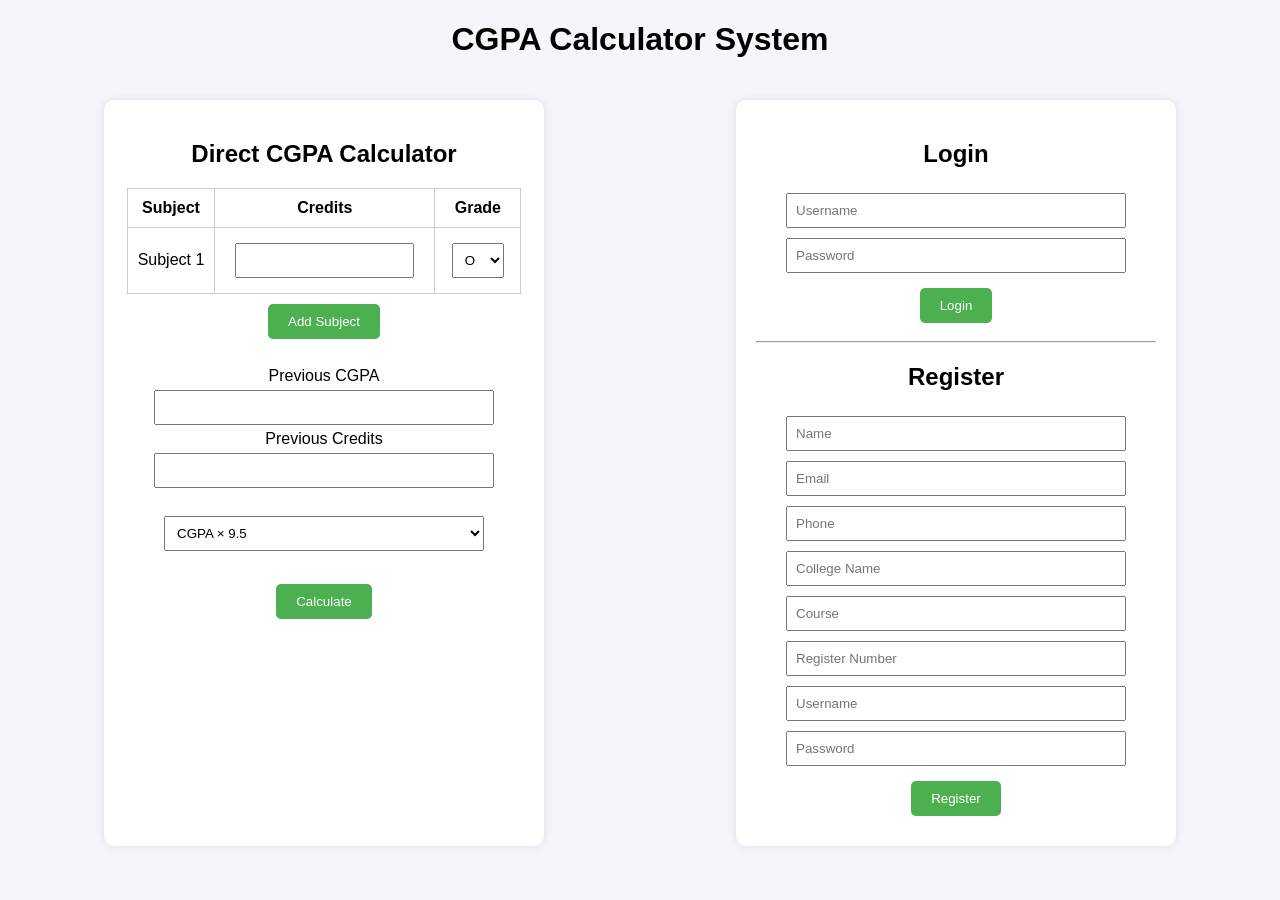
==== frontend/index.html @ 5e69a610 "Added frontend files" ====
<!DOCTYPE html><html>
<head>
<title>CGPA Calculator</title>
<link rel="stylesheet" href="style.css">
</head><body><h1>CGPA Calculator System</h1><div class="container"><div class="calculator"><h2>Direct CGPA Calculator</h2><table id="subjectTable"><tr>
<th>Subject</th>
<th>Credits</th>
<th>Grade</th>
</tr><tr>
<td>Subject 1</td>
<td><input type="number"></td>
<td>
<select>
<option>O</option>
<option>A+</option>
<option>A</option>
<option>B+</option>
<option>B</option>
</select>
</td>
</tr></table><button onclick="addSubject()">Add Subject</button>

<br><br>

Previous CGPA
<input id="prevCgpa" type="number">

Previous Credits
<input id="prevCredits" type="number">

<br><br>

<select id="formula">
<option value="9.5">CGPA × 9.5</option>
<option value="10">CGPA × 10</option>
</select><br><br>

<button onclick="calculateCGPA()">Calculate</button>

<h3 id="result"></h3></div><div class="auth"><h2>Login</h2><input id="loginUsername" placeholder="Username">
<input id="loginPassword" type="password" placeholder="Password"><button onclick="login()">Login</button>

<hr><h2>Register</h2><input id="name" placeholder="Name">
<input id="email" placeholder="Email">
<input id="phone" placeholder="Phone">
<input id="college" placeholder="College Name">
<input id="course" placeholder="Course">
<input id="regno" placeholder="Register Number">
<input id="username" placeholder="Username">
<input id="password" type="password" placeholder="Password"><button onclick="register()">Register</button>

</div></div><script src="script.js"></script></body>
</html>
---- frontend/style.css ----
body{
font-family:Arial;
background:#f4f6fb;
text-align:center;
}

.container{
display:flex;
justify-content:space-around;
flex-wrap:wrap;
}

.calculator,.auth{
background:white;
padding:20px;
margin:20px;
border-radius:10px;
box-shadow:0 0 10px rgba(0,0,0,0.1);
width:400px;
}

table{
margin:auto;
border-collapse:collapse;
}

th,td{
border:1px solid #ccc;
padding:10px;
}

input,select{
padding:8px;
margin:5px;
width:80%;
}

button{
padding:10px 20px;
margin:10px;
background:#4CAF50;
color:white;
border:none;
border-radius:5px;
cursor:pointer;
}
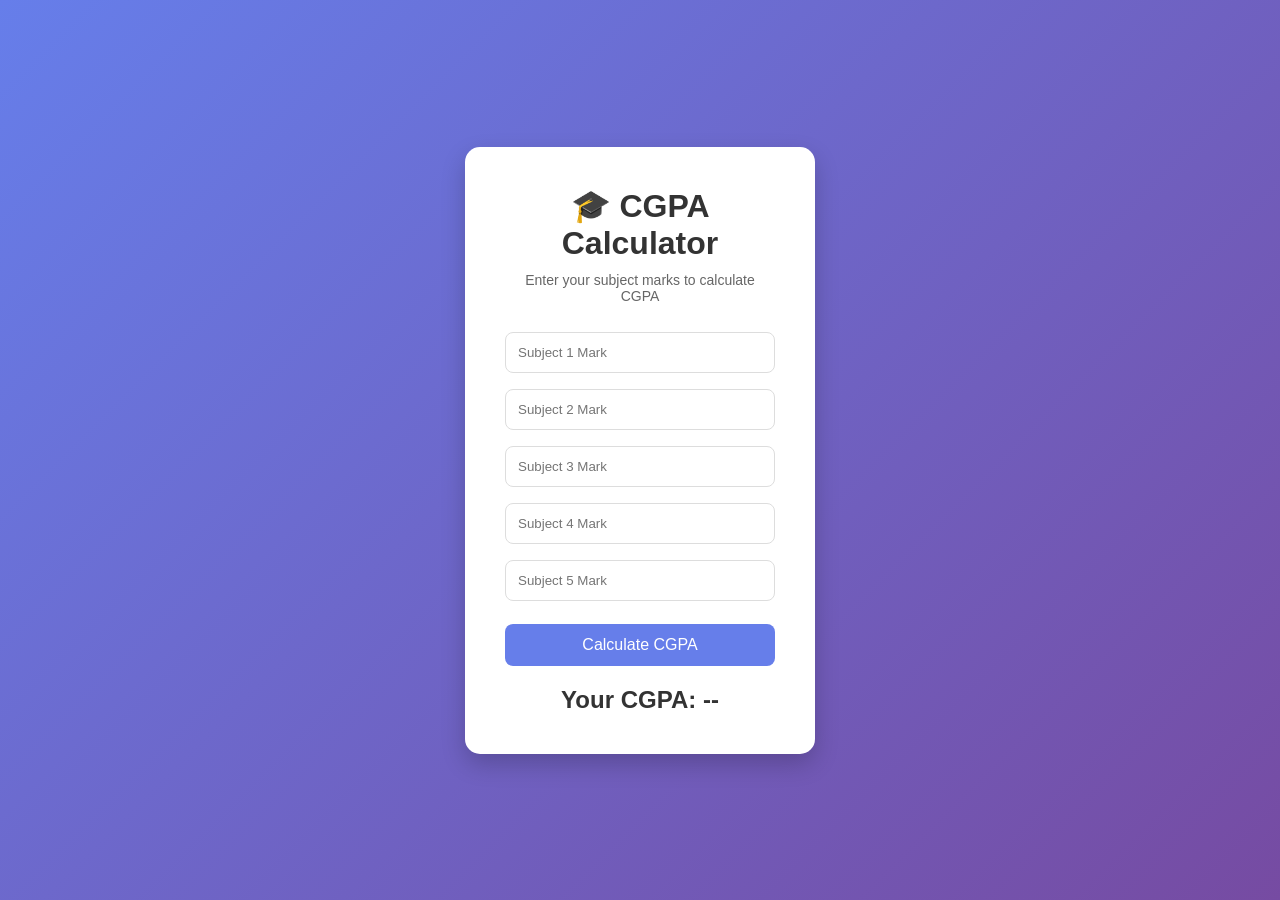
==== commit 0492fafb: "Updated the UI for frontend" ====
--- a/frontend/index.html
+++ b/frontend/index.html
@@ -1,53 +1,39 @@
-<!DOCTYPE html><html>
+<!DOCTYPE html>
+<html lang="en">
 <head>
+<meta charset="UTF-8">
 <title>CGPA Calculator</title>
 <link rel="stylesheet" href="style.css">
-</head><body><h1>CGPA Calculator System</h1><div class="container"><div class="calculator"><h2>Direct CGPA Calculator</h2><table id="subjectTable"><tr>
-<th>Subject</th>
-<th>Credits</th>
-<th>Grade</th>
-</tr><tr>
-<td>Subject 1</td>
-<td><input type="number"></td>
-<td>
-<select>
-<option>O</option>
-<option>A+</option>
-<option>A</option>
-<option>B+</option>
-<option>B</option>
-</select>
-</td>
-</tr></table><button onclick="addSubject()">Add Subject</button>
+</head>
 
-<br><br>
+<body>
 
-Previous CGPA
-<input id="prevCgpa" type="number">
+<div class="main-container">
 
-Previous Credits
-<input id="prevCredits" type="number">
+<div class="card">
 
-<br><br>
+<h1>🎓 CGPA Calculator</h1>
+<p class="subtitle">Enter your subject marks to calculate CGPA</p>
 
-<select id="formula">
-<option value="9.5">CGPA × 9.5</option>
-<option value="10">CGPA × 10</option>
-</select><br><br>
+<div class="inputs">
 
-<button onclick="calculateCGPA()">Calculate</button>
+<input type="number" id="m1" placeholder="Subject 1 Mark">
+<input type="number" id="m2" placeholder="Subject 2 Mark">
+<input type="number" id="m3" placeholder="Subject 3 Mark">
+<input type="number" id="m4" placeholder="Subject 4 Mark">
+<input type="number" id="m5" placeholder="Subject 5 Mark">
 
-<h3 id="result"></h3></div><div class="auth"><h2>Login</h2><input id="loginUsername" placeholder="Username">
-<input id="loginPassword" type="password" placeholder="Password"><button onclick="login()">Login</button>
+</div>
 
-<hr><h2>Register</h2><input id="name" placeholder="Name">
-<input id="email" placeholder="Email">
-<input id="phone" placeholder="Phone">
-<input id="college" placeholder="College Name">
-<input id="course" placeholder="Course">
-<input id="regno" placeholder="Register Number">
-<input id="username" placeholder="Username">
-<input id="password" type="password" placeholder="Password"><button onclick="register()">Register</button>
+<button onclick="calculateCGPA()">Calculate CGPA</button>
 
-</div></div><script src="script.js"></script></body>
+<h2 id="result">Your CGPA: --</h2>
+
+</div>
+
+</div>
+
+<script src="script.js"></script>
+
+</body>
 </html>
--- a/frontend/style.css
+++ b/frontend/style.css
@@ -1,46 +1,109 @@
-body{
-font-family:Arial;
-background:#f4f6fb;
-text-align:center;
+*{
+margin:0;
+padding:0;
+box-sizing:border-box;
+font-family:Arial, Helvetica, sans-serif;
 }
 
-.container{
+body{
+height:100vh;
+background:linear-gradient(135deg,#667eea,#764ba2);
 display:flex;
-justify-content:space-around;
-flex-wrap:wrap;
+justify-content:center;
+align-items:center;
 }
 
-.calculator,.auth{
-background:white;
-padding:20px;
-margin:20px;
-border-radius:10px;
-box-shadow:0 0 10px rgba(0,0,0,0.1);
-width:400px;
+.main-container{
+width:100%;
+display:flex;
+justify-content:center;
+align-items:center;
 }
 
-table{
-margin:auto;
-border-collapse:collapse;
+.card{
+
+background:white;
+padding:40px;
+border-radius:15px;
+width:350px;
+text-align:center;
+
+box-shadow:0 10px 25px rgba(0,0,0,0.2);
+
+animation:fadeIn 1s ease;
 }
 
-th,td{
-border:1px solid #ccc;
-padding:10px;
+h1{
+margin-bottom:10px;
+color:#333;
 }
 
-input,select{
-padding:8px;
-margin:5px;
-width:80%;
+.subtitle{
+font-size:14px;
+color:#666;
+margin-bottom:20px;
+}
+
+.inputs input{
+
+width:100%;
+padding:12px;
+margin:8px 0;
+
+border-radius:8px;
+border:1px solid #ddd;
+
+transition:0.3s;
+
+}
+
+.inputs input:focus{
+
+border-color:#667eea;
+outline:none;
+box-shadow:0 0 5px rgba(102,126,234,0.5);
+
 }
 
 button{
-padding:10px 20px;
-margin:10px;
-background:#4CAF50;
+
+margin-top:15px;
+width:100%;
+padding:12px;
+
+border:none;
+border-radius:8px;
+
+background:#667eea;
 color:white;
-border:none;
-border-radius:5px;
+
+font-size:16px;
 cursor:pointer;
+
+transition:0.3s;
+
+}
+
+button:hover{
+background:#5563d1;
+transform:scale(1.03);
+}
+
+#result{
+margin-top:20px;
+color:#333;
+}
+
+@keyframes fadeIn{
+
+from{
+opacity:0;
+transform:translateY(20px);
+}
+
+to{
+opacity:1;
+transform:translateY(0);
+}
+
 }
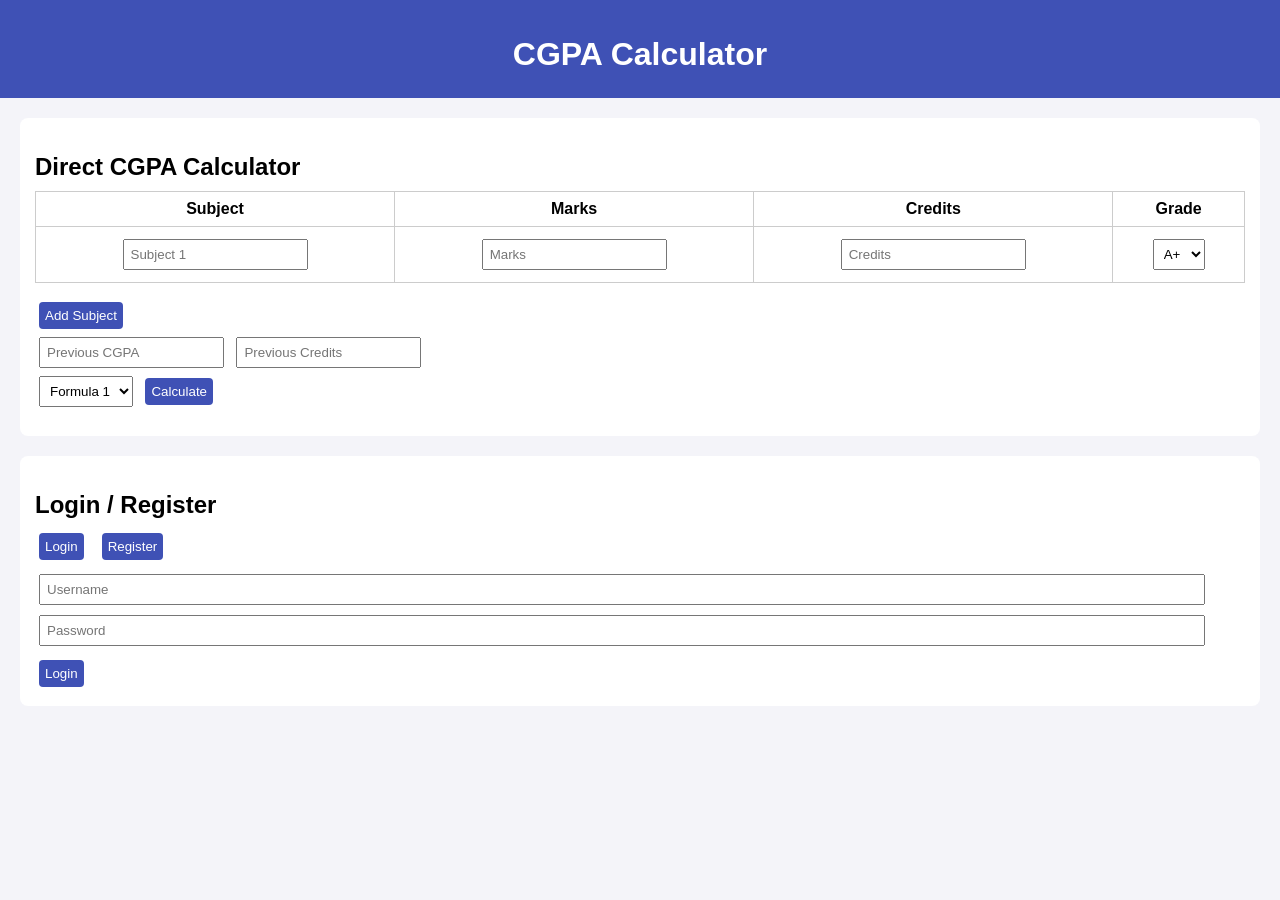
==== commit 85b3c863: "Frontend Final" ====
--- a/frontend/index.html
+++ b/frontend/index.html
@@ -1,39 +1,88 @@
 <!DOCTYPE html>
 <html lang="en">
 <head>
-<meta charset="UTF-8">
-<title>CGPA Calculator</title>
-<link rel="stylesheet" href="style.css">
+    <meta charset="UTF-8">
+    <meta name="viewport" content="width=device-width, initial-scale=1.0">
+    <title>CGPA Calculator</title>
+    <link rel="stylesheet" href="style.css">
 </head>
+<body>
+    <header>
+        <h1>CGPA Calculator</h1>
+    </header>
 
-<body>
+    <main>
+        <!-- Direct CGPA Calculator -->
+        <section class="calculator-section">
+            <h2>Direct CGPA Calculator</h2>
+            <table id="subject-table">
+                <thead>
+                    <tr>
+                        <th>Subject</th>
+                        <th>Marks</th>
+                        <th>Credits</th>
+                        <th>Grade</th>
+                    </tr>
+                </thead>
+                <tbody id="subject-tbody">
+                    <tr>
+                        <td><input type="text" placeholder="Subject 1"></td>
+                        <td><input type="number" placeholder="Marks"></td>
+                        <td><input type="number" placeholder="Credits"></td>
+                        <td>
+                            <select>
+                                <option value="10">A+</option>
+                                <option value="9">A</option>
+                                <option value="8">B+</option>
+                                <option value="7">B</option>
+                                <option value="6">C+</option>
+                                <option value="5">C</option>
+                                <option value="4">D</option>
+                                <option value="0">F</option>
+                            </select>
+                        </td>
+                    </tr>
+                </tbody>
+            </table>
+            <button id="add-subject">Add Subject</button>
+            <div class="previous-info">
+                <input type="number" id="prev-cgpa" placeholder="Previous CGPA">
+                <input type="number" id="prev-credits" placeholder="Previous Credits">
+            </div>
+            <select id="percentage-formula">
+                <option value="formula1">Formula 1</option>
+                <option value="formula2">Formula 2</option>
+            </select>
+            <button id="calculate-btn">Calculate</button>
+            <div id="result-display"></div>
+        </section>
 
-<div class="main-container">
+        <!-- Login/Register Section -->
+        <section class="auth-section">
+            <h2>Login / Register</h2>
+            <div class="toggle-buttons">
+                <button id="show-login">Login</button>
+                <button id="show-register">Register</button>
+            </div>
+            <form id="login-form">
+                <input type="text" placeholder="Username" required>
+                <input type="password" placeholder="Password" required>
+                <button type="submit">Login</button>
+            </form>
+            <form id="register-form" style="display:none;">
+                <input type="text" placeholder="Full Name" required>
+                <input type="email" placeholder="Email" required>
+                <input type="tel" placeholder="Phone" required>
+                <input type="text" placeholder="College Name" required>
+                <input type="text" placeholder="Course Name" required>
+                <input type="text" placeholder="Register Number" required>
+                <input type="text" placeholder="Username" required>
+                <input type="password" placeholder="Password" required>
+                <button type="submit">Register</button>
+            </form>
+        </section>
+    </main>
 
-<div class="card">
-
-<h1>🎓 CGPA Calculator</h1>
-<p class="subtitle">Enter your subject marks to calculate CGPA</p>
-
-<div class="inputs">
-
-<input type="number" id="m1" placeholder="Subject 1 Mark">
-<input type="number" id="m2" placeholder="Subject 2 Mark">
-<input type="number" id="m3" placeholder="Subject 3 Mark">
-<input type="number" id="m4" placeholder="Subject 4 Mark">
-<input type="number" id="m5" placeholder="Subject 5 Mark">
-
-</div>
-
-<button onclick="calculateCGPA()">Calculate CGPA</button>
-
-<h2 id="result">Your CGPA: --</h2>
-
-</div>
-
-</div>
-
-<script src="script.js"></script>
-
+    <script src="script.js"></script>
 </body>
 </html>
--- a/frontend/style.css
+++ b/frontend/style.css
@@ -1,109 +1,74 @@
-*{
-margin:0;
-padding:0;
-box-sizing:border-box;
-font-family:Arial, Helvetica, sans-serif;
+body {
+    font-family: Arial, sans-serif;
+    margin:0;
+    padding:0;
+    background: #f4f4f9;
 }
 
-body{
-height:100vh;
-background:linear-gradient(135deg,#667eea,#764ba2);
-display:flex;
-justify-content:center;
-align-items:center;
+header {
+    background: #3f51b5;
+    color: white;
+    padding: 15px 0;
+    text-align: center;
 }
 
-.main-container{
-width:100%;
-display:flex;
-justify-content:center;
-align-items:center;
+main {
+    padding: 20px;
 }
 
-.card{
-
-background:white;
-padding:40px;
-border-radius:15px;
-width:350px;
-text-align:center;
-
-box-shadow:0 10px 25px rgba(0,0,0,0.2);
-
-animation:fadeIn 1s ease;
+h1, h2 {
+    margin-bottom: 10px;
 }
 
-h1{
-margin-bottom:10px;
-color:#333;
+table {
+    width: 100%;
+    border-collapse: collapse;
+    margin-bottom: 15px;
 }
 
-.subtitle{
-font-size:14px;
-color:#666;
-margin-bottom:20px;
+th, td {
+    border: 1px solid #ccc;
+    padding: 8px;
+    text-align: center;
 }
 
-.inputs input{
-
-width:100%;
-padding:12px;
-margin:8px 0;
-
-border-radius:8px;
-border:1px solid #ddd;
-
-transition:0.3s;
-
+input, select, button {
+    padding: 6px;
+    margin: 4px;
 }
 
-.inputs input:focus{
-
-border-color:#667eea;
-outline:none;
-box-shadow:0 0 5px rgba(102,126,234,0.5);
-
+button {
+    cursor: pointer;
+    background: #3f51b5;
+    color: white;
+    border: none;
+    border-radius: 4px;
 }
 
-button{
-
-margin-top:15px;
-width:100%;
-padding:12px;
-
-border:none;
-border-radius:8px;
-
-background:#667eea;
-color:white;
-
-font-size:16px;
-cursor:pointer;
-
-transition:0.3s;
-
+button:hover {
+    background: #2c387e;
 }
 
-button:hover{
-background:#5563d1;
-transform:scale(1.03);
+section {
+    background: white;
+    padding: 15px;
+    margin-bottom: 20px;
+    border-radius: 8px;
 }
 
-#result{
-margin-top:20px;
-color:#333;
+.auth-section input, .auth-section select {
+    display: block;
+    width: 95%;
+    margin-bottom: 10px;
 }
 
-@keyframes fadeIn{
-
-from{
-opacity:0;
-transform:translateY(20px);
+.toggle-buttons {
+    display: flex;
+    gap: 10px;
+    margin-bottom: 10px;
 }
 
-to{
-opacity:1;
-transform:translateY(0);
-}
-
+#result-display {
+    margin-top: 10px;
+    font-weight: bold;
 }
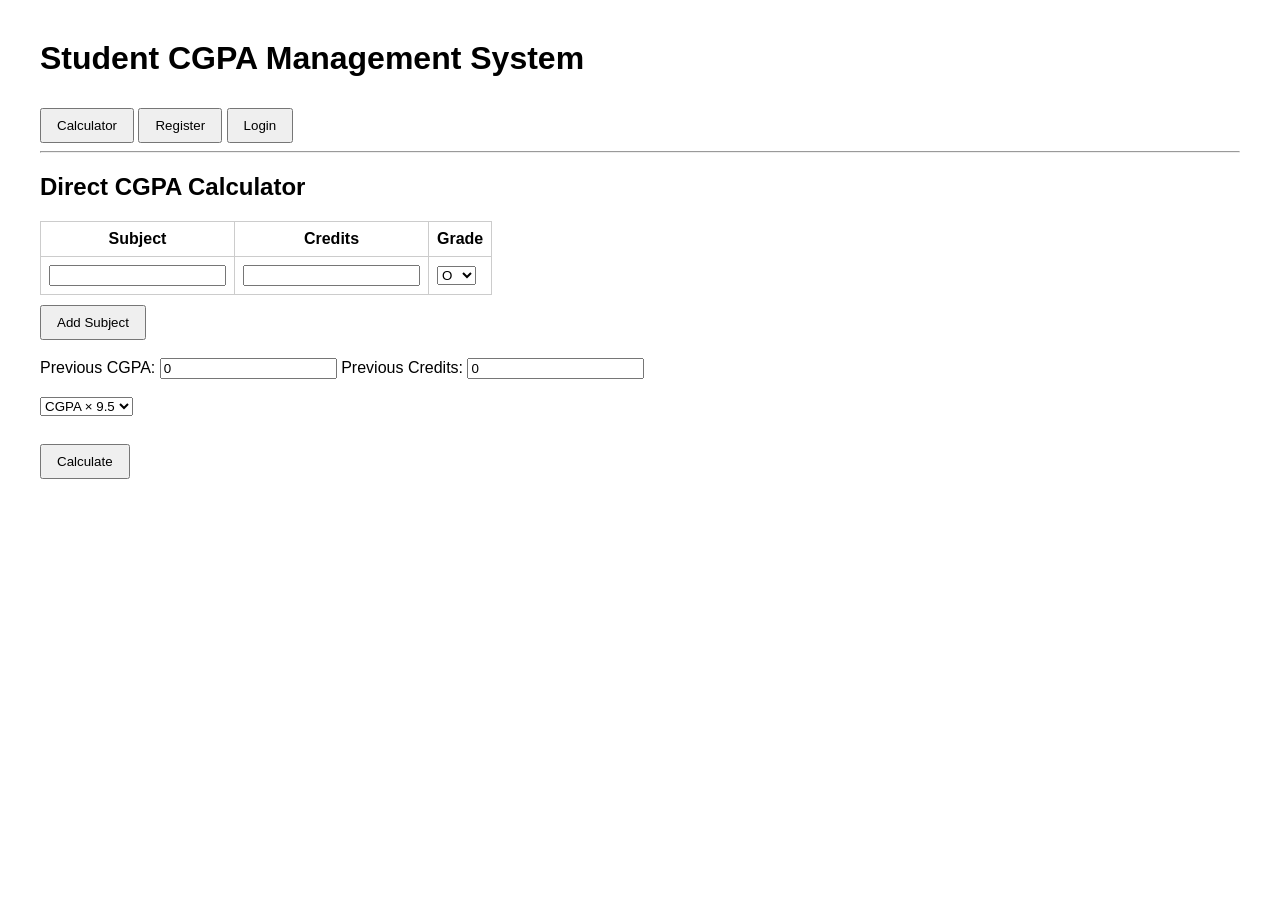
==== commit c1e873e9: "front end backend linked" ====
--- a/frontend/index.html
+++ b/frontend/index.html
@@ -1,88 +1,110 @@
 <!DOCTYPE html>
-<html lang="en">
+<html>
 <head>
-    <meta charset="UTF-8">
-    <meta name="viewport" content="width=device-width, initial-scale=1.0">
-    <title>CGPA Calculator</title>
-    <link rel="stylesheet" href="style.css">
+<title>CGPA System</title>
+<link rel="stylesheet" href="style.css">
 </head>
+
 <body>
-    <header>
-        <h1>CGPA Calculator</h1>
-    </header>
 
-    <main>
-        <!-- Direct CGPA Calculator -->
-        <section class="calculator-section">
-            <h2>Direct CGPA Calculator</h2>
-            <table id="subject-table">
-                <thead>
-                    <tr>
-                        <th>Subject</th>
-                        <th>Marks</th>
-                        <th>Credits</th>
-                        <th>Grade</th>
-                    </tr>
-                </thead>
-                <tbody id="subject-tbody">
-                    <tr>
-                        <td><input type="text" placeholder="Subject 1"></td>
-                        <td><input type="number" placeholder="Marks"></td>
-                        <td><input type="number" placeholder="Credits"></td>
-                        <td>
-                            <select>
-                                <option value="10">A+</option>
-                                <option value="9">A</option>
-                                <option value="8">B+</option>
-                                <option value="7">B</option>
-                                <option value="6">C+</option>
-                                <option value="5">C</option>
-                                <option value="4">D</option>
-                                <option value="0">F</option>
-                            </select>
-                        </td>
-                    </tr>
-                </tbody>
-            </table>
-            <button id="add-subject">Add Subject</button>
-            <div class="previous-info">
-                <input type="number" id="prev-cgpa" placeholder="Previous CGPA">
-                <input type="number" id="prev-credits" placeholder="Previous Credits">
-            </div>
-            <select id="percentage-formula">
-                <option value="formula1">Formula 1</option>
-                <option value="formula2">Formula 2</option>
-            </select>
-            <button id="calculate-btn">Calculate</button>
-            <div id="result-display"></div>
-        </section>
+<h1>Student CGPA Management System</h1>
 
-        <!-- Login/Register Section -->
-        <section class="auth-section">
-            <h2>Login / Register</h2>
-            <div class="toggle-buttons">
-                <button id="show-login">Login</button>
-                <button id="show-register">Register</button>
-            </div>
-            <form id="login-form">
-                <input type="text" placeholder="Username" required>
-                <input type="password" placeholder="Password" required>
-                <button type="submit">Login</button>
-            </form>
-            <form id="register-form" style="display:none;">
-                <input type="text" placeholder="Full Name" required>
-                <input type="email" placeholder="Email" required>
-                <input type="tel" placeholder="Phone" required>
-                <input type="text" placeholder="College Name" required>
-                <input type="text" placeholder="Course Name" required>
-                <input type="text" placeholder="Register Number" required>
-                <input type="text" placeholder="Username" required>
-                <input type="password" placeholder="Password" required>
-                <button type="submit">Register</button>
-            </form>
-        </section>
-    </main>
+<button onclick="showCalculator()">Calculator</button>
+<button onclick="showRegister()">Register</button>
+<button onclick="showLogin()">Login</button>
 
-    <script src="script.js"></script>
+<hr>
+
+<!-- CGPA CALCULATOR -->
+<div id="calculatorSection">
+
+<h2>Direct CGPA Calculator</h2>
+
+<table id="subjectTable">
+<tr>
+<th>Subject</th>
+<th>Credits</th>
+<th>Grade</th>
+</tr>
+
+<tr>
+<td><input type="text"></td>
+<td><input type="number"></td>
+<td>
+<select>
+<option>O</option>
+<option>A+</option>
+<option>A</option>
+<option>B+</option>
+<option>B</option>
+<option>C</option>
+</select>
+</td>
+</tr>
+
+</table>
+
+<button onclick="addSubject()">Add Subject</button>
+
+<br><br>
+
+Previous CGPA:
+<input id="prev_cgpa" type="number" value="0">
+
+Previous Credits:
+<input id="prev_credits" type="number" value="0">
+
+<br><br>
+
+<select id="percentage_formula">
+<option value="9.5">CGPA × 9.5</option>
+<option value="10">CGPA × 10</option>
+</select>
+
+<br><br>
+
+<button onclick="calculate()">Calculate</button>
+
+<h3 id="result"></h3>
+
+</div>
+
+<!-- REGISTER -->
+<div id="registerSection" style="display:none">
+
+<h2>Register</h2>
+
+<input id="reg_name" placeholder="Name"><br>
+<input id="reg_email" placeholder="Email"><br>
+<input id="reg_phone" placeholder="Phone"><br>
+<input id="reg_college" placeholder="College"><br>
+<input id="reg_course" placeholder="Course"><br>
+<input id="reg_regno" placeholder="Register Number"><br>
+<input id="reg_username" placeholder="Username"><br>
+<input id="reg_password" type="password" placeholder="Password"><br>
+
+<button onclick="register()">Register</button>
+
+<p id="register_msg"></p>
+
+</div>
+
+<!-- LOGIN -->
+
+<div id="loginSection" style="display:none">
+
+<h2>Login</h2>
+
+<input id="login_username" placeholder="Username"><br>
+<input id="login_password" type="password" placeholder="Password"><br>
+
+<button onclick="login()">Login</button>
+
+<p id="login_msg"></p>
+
+</div>
+
+<script src="script.js"></script>
+
 </body>
 </html>
--- a/frontend/style.css
+++ b/frontend/style.css
@@ -1,74 +1,19 @@
-body {
-    font-family: Arial, sans-serif;
-    margin:0;
-    padding:0;
-    background: #f4f4f9;
+body{
+font-family:Arial;
+margin:40px;
 }
 
-header {
-    background: #3f51b5;
-    color: white;
-    padding: 15px 0;
-    text-align: center;
+table{
+border-collapse:collapse;
+margin-top:10px;
 }
 
-main {
-    padding: 20px;
+td,th{
+border:1px solid #ccc;
+padding:8px;
 }
 
-h1, h2 {
-    margin-bottom: 10px;
-}
-
-table {
-    width: 100%;
-    border-collapse: collapse;
-    margin-bottom: 15px;
-}
-
-th, td {
-    border: 1px solid #ccc;
-    padding: 8px;
-    text-align: center;
-}
-
-input, select, button {
-    padding: 6px;
-    margin: 4px;
-}
-
-button {
-    cursor: pointer;
-    background: #3f51b5;
-    color: white;
-    border: none;
-    border-radius: 4px;
-}
-
-button:hover {
-    background: #2c387e;
-}
-
-section {
-    background: white;
-    padding: 15px;
-    margin-bottom: 20px;
-    border-radius: 8px;
-}
-
-.auth-section input, .auth-section select {
-    display: block;
-    width: 95%;
-    margin-bottom: 10px;
-}
-
-.toggle-buttons {
-    display: flex;
-    gap: 10px;
-    margin-bottom: 10px;
-}
-
-#result-display {
-    margin-top: 10px;
-    font-weight: bold;
+button{
+padding:8px 15px;
+margin-top:10px;
 }
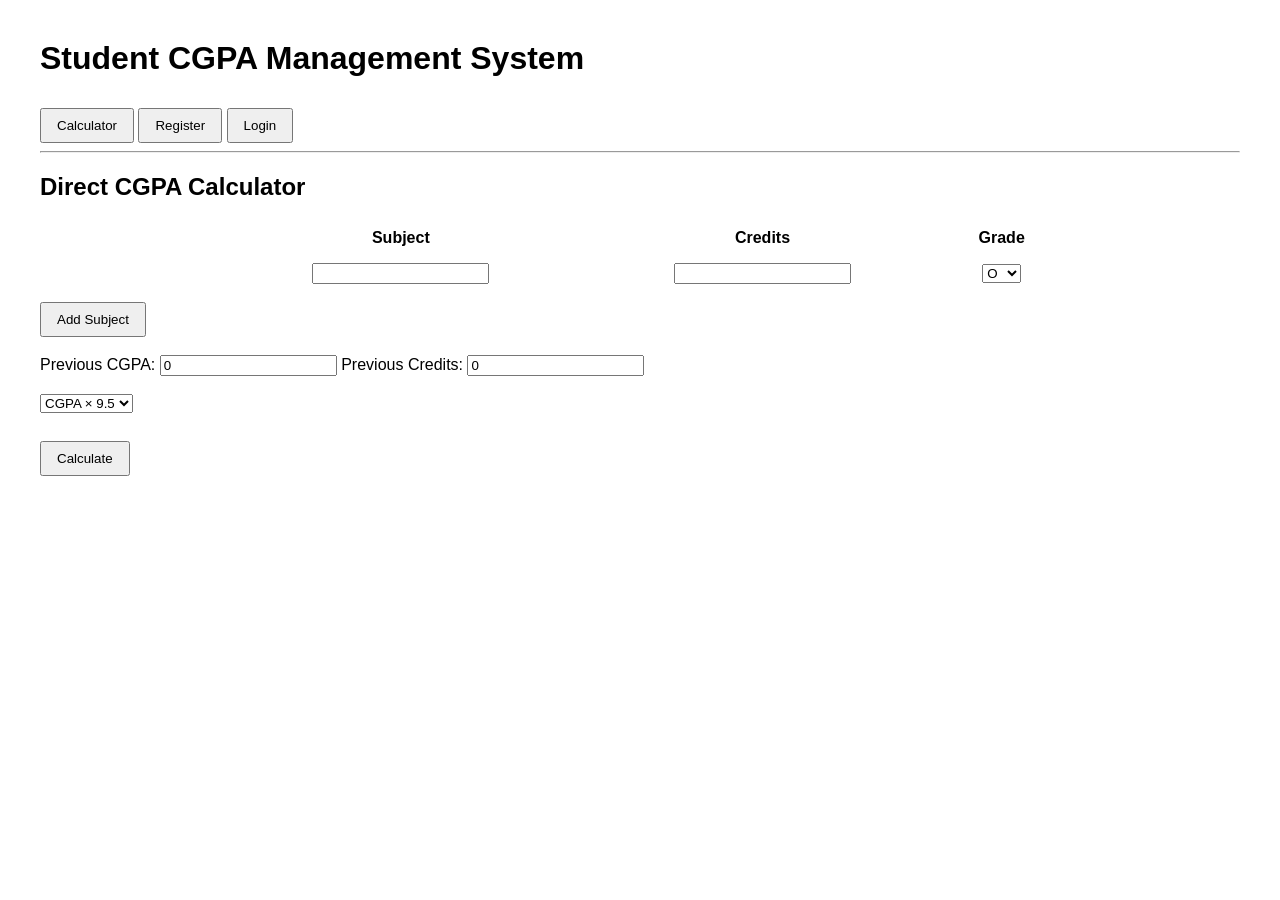
==== commit 8a362002: "frontend linked to backend properly" ====
--- a/frontend/index.html
+++ b/frontend/index.html
@@ -95,8 +95,8 @@
 
 <h2>Login</h2>
 
-<input id="login_username" placeholder="Username"><br>
-<input id="login_password" type="password" placeholder="Password"><br>
+<input id="login_username" placeholder="Username">
+<input id="login_password" type="password" placeholder="Password">
 
 <button onclick="login()">Login</button>
 
--- a/frontend/style.css
+++ b/frontend/style.css
@@ -4,13 +4,14 @@
 }
 
 table{
+width:70%;
+margin:auto;
 border-collapse:collapse;
-margin-top:10px;
 }
 
-td,th{
-border:1px solid #ccc;
+th,td{
 padding:8px;
+text-align:center;
 }
 
 button{
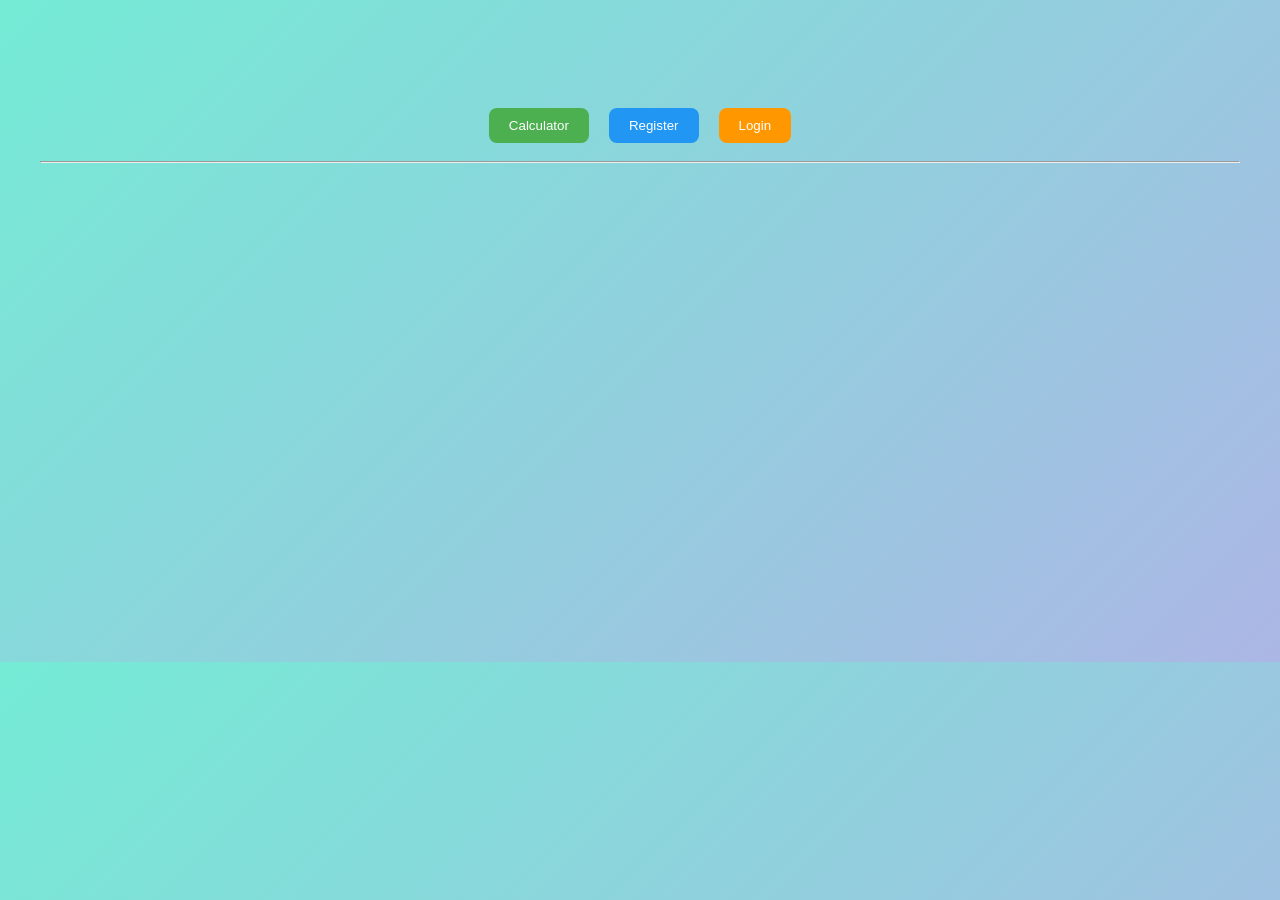
==== commit 6cceb403: "raichel completed the index and dashboard" ====
--- a/frontend/index.html
+++ b/frontend/index.html
@@ -1,34 +1,31 @@
-<!DOCTYPE html>
-<html>
+<!DOCTYPE html><html>
 <head>
 <title>CGPA System</title>
 <link rel="stylesheet" href="style.css">
-</head>
-
-<body>
-
-<h1>Student CGPA Management System</h1>
-
-<button onclick="showCalculator()">Calculator</button>
-<button onclick="showRegister()">Register</button>
-<button onclick="showLogin()">Login</button>
-
-<hr>
-
-<!-- CGPA CALCULATOR -->
-<div id="calculatorSection">
-
-<h2>Direct CGPA Calculator</h2>
-
-<table id="subjectTable">
+</head><body style="font-family:Arial;background:linear-gradient(135deg,#74ebd5,#ACB6E5);text-align:center;"><h1 style="animation:fadeIn 1s;">Student CGPA Management System</h1><!-- MAIN BUTTONS --><button onclick="showCalculator()" style="padding:10px 20px;margin:10px;border:none;border-radius:8px;background:#4CAF50;color:white;cursor:pointer;transition:0.3s;">
+Calculator
+</button><button onclick="showRegister()" style="padding:10px 20px;margin:10px;border:none;border-radius:8px;background:#2196F3;color:white;cursor:pointer;transition:0.3s;">
+Register
+</button><button onclick="showLogin()" style="padding:10px 20px;margin:10px;border:none;border-radius:8px;background:#ff9800;color:white;cursor:pointer;transition:0.3s;">
+Login
+</button><hr><!-- CGPA CALCULATOR --><div id="calculatorSection" style="
+background:white;
+padding:25px;
+border-radius:10px;
+width:60%;
+margin:auto;
+box-shadow:0 10px 25px rgba(0,0,0,0.2);
+animation:slideUp 0.8s;
+"><h2>📊 Direct CGPA Calculator</h2><table id="subjectTable" style="margin:auto;width:100%;">
 <tr>
+<th>S.No</th>
 <th>Subject</th>
 <th>Credits</th>
 <th>Grade</th>
 </tr>
-
 <tr>
-<td><input type="text"></td>
+<td>1</td>
+<td>Subject 1</td>
 <td><input type="number"></td>
 <td>
 <select>
@@ -40,11 +37,28 @@
 <option>C</option>
 </select>
 </td>
-</tr>
-
-</table>
-
-<button onclick="addSubject()">Add Subject</button>
+</tr></table><br><button onclick="addSubjectcalc()" style="
+background:#673ab7;
+color:white;
+border:none;
+padding:8px 15px;
+border-radius:6px;
+cursor:pointer;
+transition:0.3s;
+">
+Add Subject
+</button>
+<button onclick="removeSubject()" style="
+background:#e53935;
+color:white;
+border:none;
+padding:8px 15px;
+border-radius:6px;
+cursor:pointer;
+transition:0.3s;
+">
+Remove Subject
+</button>
 
 <br><br>
 
@@ -56,55 +70,112 @@
 
 <br><br>
 
-<select id="percentage_formula">
+<select id="formula">
 <option value="9.5">CGPA × 9.5</option>
 <option value="10">CGPA × 10</option>
-</select>
+</select><br><br>
 
-<br><br>
+<button onclick="dircalculate()" style="
+background:#4CAF50;
+color:white;
+border:none;
+padding:10px 20px;
+border-radius:6px;
+cursor:pointer;
+font-size:16px;
+transition:0.3s;
+">
+Calculate
+</button>
 
-<button onclick="calculate()">Calculate</button>
+<h3 id="result"></h3></div><!-- REGISTER --><div id="registerSection" style="
+display:none;
+background:white;
+padding:25px;
+border-radius:10px;
+width:40%;
+margin:auto;
+box-shadow:0 10px 25px rgba(0,0,0,0.2);
+animation:fadeIn 0.8s;
+"><h2>📝 Register</h2><input id="reg_name" placeholder="Name"><br><br>
+<input id="reg_email" placeholder="Email"><br><br>
+<input id="reg_phone" placeholder="Phone"><br><br>
+<input id="reg_college" placeholder="College"><br><br>
+<input id="reg_course" placeholder="Course"><br><br>
+<input id="reg_regno" placeholder="Register Number"><br><br>
+<input id="reg_username" placeholder="Username"><br><br>
+<input id="reg_password" type="password" placeholder="Password"><br><br>
 
-<h3 id="result"></h3>
+<button onclick="register()" style="
+background:#2196F3;
+color:white;
+border:none;
+padding:10px 20px;
+border-radius:6px;
+cursor:pointer;
+transition:0.3s;
+">
+Register
+</button>
 
-</div>
+<p id="register_msg"></p></div><!-- LOGIN --><div id="loginSection" style="
+display:none;
+background:white;
+padding:25px;
+border-radius:10px;
+width:35%;
+margin:auto;
+box-shadow:0 10px 25px rgba(0,0,0,0.2);
+animation:fadeIn 0.8s;
+"><h2>🔐 Login</h2><input id="login_username" placeholder="Username"><br><br>
+<input id="login_password" type="password" placeholder="Password"><br><br>
 
-<!-- REGISTER -->
-<div id="registerSection" style="display:none">
+<button onclick="login()" style="
+background:#ff9800;
+color:white;
+border:none;
+padding:10px 20px;
+border-radius:6px;
+cursor:pointer;
+transition:0.3s;
+">
+Login
+</button>
 
-<h2>Register</h2>
+<p id="login_msg"></p></div><!-- SIMPLE ANIMATIONS --><style>
 
-<input id="reg_name" placeholder="Name"><br>
-<input id="reg_email" placeholder="Email"><br>
-<input id="reg_phone" placeholder="Phone"><br>
-<input id="reg_college" placeholder="College"><br>
-<input id="reg_course" placeholder="Course"><br>
-<input id="reg_regno" placeholder="Register Number"><br>
-<input id="reg_username" placeholder="Username"><br>
-<input id="reg_password" type="password" placeholder="Password"><br>
+@keyframes fadeIn{
+from{
+opacity:0;
+transform:translateY(20px);
+}
+to{
+opacity:1;
+transform:translateY(0);
+}
+}
 
-<button onclick="register()">Register</button>
+@keyframes slideUp{
+from{
+opacity:0;
+transform:translateY(40px);
+}
+to{
+opacity:1;
+transform:translateY(0);
+}
+}
 
-<p id="register_msg"></p>
+button:hover{
+transform:scale(1.05);
+box-shadow:0 5px 15px rgba(0,0,0,0.2);
+}
 
-</div>
+input,select{
+padding:8px;
+border-radius:5px;
+border:1px solid #ccc;
+}
 
-<!-- LOGIN -->
-
-<div id="loginSection" style="display:none">
-
-<h2>Login</h2>
-
-<input id="login_username" placeholder="Username">
-<input id="login_password" type="password" placeholder="Password">
-
-<button onclick="login()">Login</button>
-
-<p id="login_msg"></p>
-
-</div>
-
-<script src="script.js"></script>
-
-</body>
+</style><script src="script.js"></script></body>
 </html>
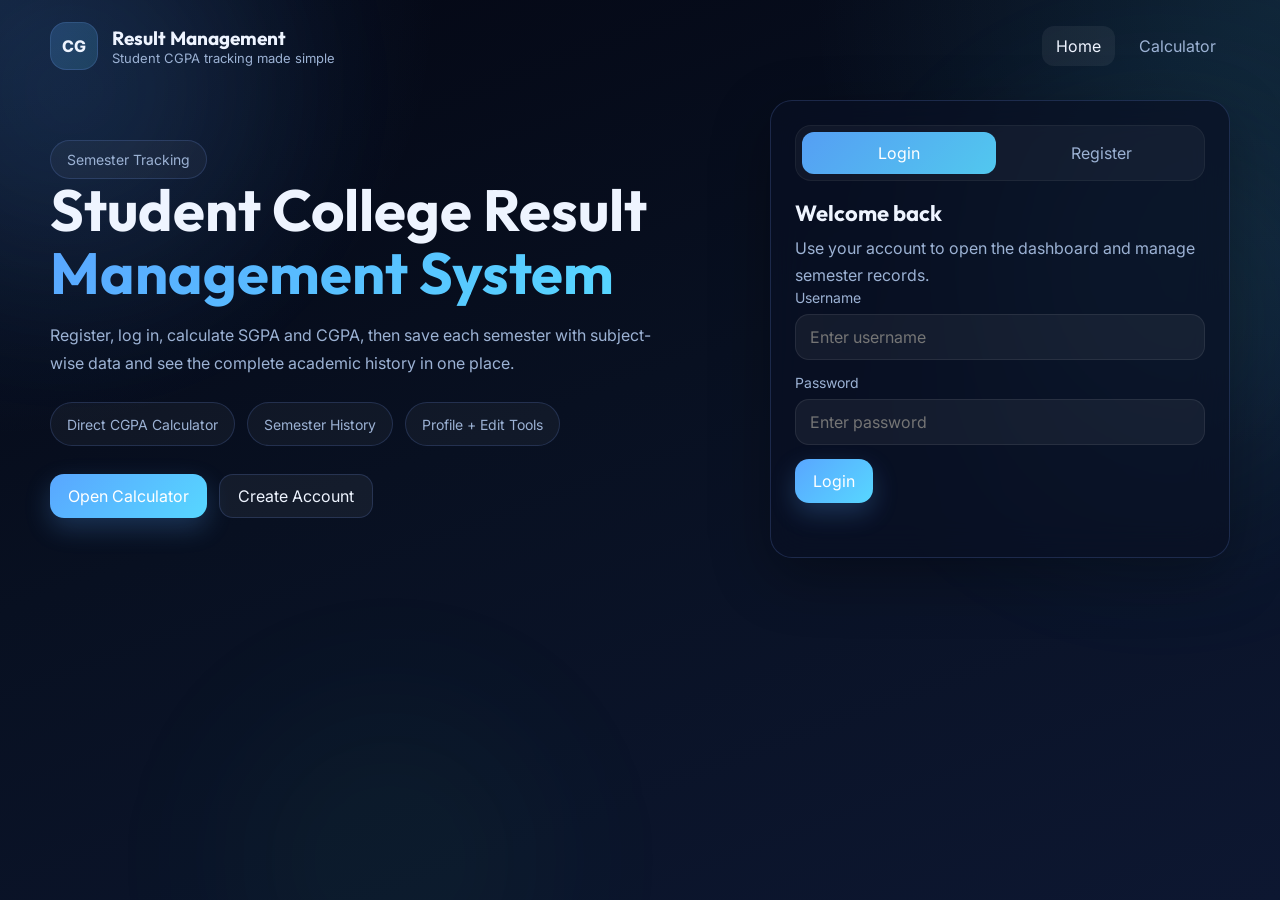
==== commit ffa3c847: "refied using codex" ====
--- a/frontend/index.html
+++ b/frontend/index.html
@@ -1,181 +1,135 @@
-<!DOCTYPE html><html>
+﻿<!DOCTYPE html>
+<html lang="en">
 <head>
-<title>CGPA System</title>
-<link rel="stylesheet" href="style.css">
-</head><body style="font-family:Arial;background:linear-gradient(135deg,#74ebd5,#ACB6E5);text-align:center;"><h1 style="animation:fadeIn 1s;">Student CGPA Management System</h1><!-- MAIN BUTTONS --><button onclick="showCalculator()" style="padding:10px 20px;margin:10px;border:none;border-radius:8px;background:#4CAF50;color:white;cursor:pointer;transition:0.3s;">
-Calculator
-</button><button onclick="showRegister()" style="padding:10px 20px;margin:10px;border:none;border-radius:8px;background:#2196F3;color:white;cursor:pointer;transition:0.3s;">
-Register
-</button><button onclick="showLogin()" style="padding:10px 20px;margin:10px;border:none;border-radius:8px;background:#ff9800;color:white;cursor:pointer;transition:0.3s;">
-Login
-</button><hr><!-- CGPA CALCULATOR --><div id="calculatorSection" style="
-background:white;
-padding:25px;
-border-radius:10px;
-width:60%;
-margin:auto;
-box-shadow:0 10px 25px rgba(0,0,0,0.2);
-animation:slideUp 0.8s;
-"><h2>📊 Direct CGPA Calculator</h2><table id="subjectTable" style="margin:auto;width:100%;">
-<tr>
-<th>S.No</th>
-<th>Subject</th>
-<th>Credits</th>
-<th>Grade</th>
-</tr>
-<tr>
-<td>1</td>
-<td>Subject 1</td>
-<td><input type="number"></td>
-<td>
-<select>
-<option>O</option>
-<option>A+</option>
-<option>A</option>
-<option>B+</option>
-<option>B</option>
-<option>C</option>
-</select>
-</td>
-</tr></table><br><button onclick="addSubjectcalc()" style="
-background:#673ab7;
-color:white;
-border:none;
-padding:8px 15px;
-border-radius:6px;
-cursor:pointer;
-transition:0.3s;
-">
-Add Subject
-</button>
-<button onclick="removeSubject()" style="
-background:#e53935;
-color:white;
-border:none;
-padding:8px 15px;
-border-radius:6px;
-cursor:pointer;
-transition:0.3s;
-">
-Remove Subject
-</button>
+  <meta charset="UTF-8">
+  <meta name="viewport" content="width=device-width, initial-scale=1.0">
+  <title>Student College Result Management System</title>
+  <link rel="preconnect" href="https://fonts.googleapis.com">
+  <link rel="preconnect" href="https://fonts.gstatic.com" crossorigin>
+  <link href="https://fonts.googleapis.com/css2?family=Inter:wght@300;400;500;600;700;800&family=Outfit:wght@400;500;600;700;800&display=swap" rel="stylesheet">
+  <link rel="stylesheet" href="style.css">
+</head>
+<body>
+  <div class="page-shell">
+    <div class="smoke-bg">
+      <div class="smoke-orb smoke-orb-1"></div>
+      <div class="smoke-orb smoke-orb-2"></div>
+      <div class="smoke-orb smoke-orb-3"></div>
+    </div>
 
-<br><br>
+    <div class="container">
+      <nav class="top-nav">
+        <div class="brand">
+          <div class="brand-badge">CG</div>
+          <div class="brand-copy">
+            <h1>Result Management</h1>
+            <p>Student CGPA tracking made simple</p>
+          </div>
+        </div>
+        <div class="nav-actions">
+          <a class="nav-link active" href="index.html">Home</a>
+          <a class="nav-link" href="calculator.html">Calculator</a>
+        </div>
+      </nav>
 
-Previous CGPA:
-<input id="prev_cgpa" type="number" value="0">
+      <section class="hero-grid">
+        <div>
+          <div class="pill">Semester Tracking</div>
+          <h2 class="hero-title">Student College Result <span>Management System</span></h2>
+          <p class="hero-copy">Register, log in, calculate SGPA and CGPA, then save each semester with subject-wise data and see the complete academic history in one place.</p>
 
-Previous Credits:
-<input id="prev_credits" type="number" value="0">
+          <div class="feature-row">
+            <div class="pill">Direct CGPA Calculator</div>
+            <div class="pill">Semester History</div>
+            <div class="pill">Profile + Edit Tools</div>
+          </div>
 
-<br><br>
+          <div class="hero-actions">
+            <a class="primary-btn" href="calculator.html">Open Calculator</a>
+            <button class="secondary-btn" type="button" id="switchToRegister">Create Account</button>
+          </div>
+        </div>
 
-<select id="formula">
-<option value="9.5">CGPA × 9.5</option>
-<option value="10">CGPA × 10</option>
-</select><br><br>
+        <div class="glass-card auth-card">
+          <div class="tab-bar">
+            <button class="tab-btn active" type="button" id="loginTab">Login</button>
+            <button class="tab-btn" type="button" id="registerTab">Register</button>
+          </div>
 
-<button onclick="dircalculate()" style="
-background:#4CAF50;
-color:white;
-border:none;
-padding:10px 20px;
-border-radius:6px;
-cursor:pointer;
-font-size:16px;
-transition:0.3s;
-">
-Calculate
-</button>
+          <form id="loginForm" class="fade-panel">
+            <h3 class="mini-title">Welcome back</h3>
+            <p class="soft-text">Use your account to open the dashboard and manage semester records.</p>
 
-<h3 id="result"></h3></div><!-- REGISTER --><div id="registerSection" style="
-display:none;
-background:white;
-padding:25px;
-border-radius:10px;
-width:40%;
-margin:auto;
-box-shadow:0 10px 25px rgba(0,0,0,0.2);
-animation:fadeIn 0.8s;
-"><h2>📝 Register</h2><input id="reg_name" placeholder="Name"><br><br>
-<input id="reg_email" placeholder="Email"><br><br>
-<input id="reg_phone" placeholder="Phone"><br><br>
-<input id="reg_college" placeholder="College"><br><br>
-<input id="reg_course" placeholder="Course"><br><br>
-<input id="reg_regno" placeholder="Register Number"><br><br>
-<input id="reg_username" placeholder="Username"><br><br>
-<input id="reg_password" type="password" placeholder="Password"><br><br>
+            <div class="input-wrap">
+              <label for="login_username">Username</label>
+              <input id="login_username" type="text" placeholder="Enter username" required>
+            </div>
+            <div class="input-wrap">
+              <label for="login_password">Password</label>
+              <input id="login_password" type="password" placeholder="Enter password" required>
+            </div>
 
-<button onclick="register()" style="
-background:#2196F3;
-color:white;
-border:none;
-padding:10px 20px;
-border-radius:6px;
-cursor:pointer;
-transition:0.3s;
-">
-Register
-</button>
+            <button class="primary-btn" type="submit">Login</button>
+            <div id="login_msg" class="form-message"></div>
+          </form>
 
-<p id="register_msg"></p></div><!-- LOGIN --><div id="loginSection" style="
-display:none;
-background:white;
-padding:25px;
-border-radius:10px;
-width:35%;
-margin:auto;
-box-shadow:0 10px 25px rgba(0,0,0,0.2);
-animation:fadeIn 0.8s;
-"><h2>🔐 Login</h2><input id="login_username" placeholder="Username"><br><br>
-<input id="login_password" type="password" placeholder="Password"><br><br>
+          <form id="registerForm" class="hidden">
+            <h3 class="mini-title">Create your profile</h3>
+            <p class="soft-text">Your academic details will be used across the dashboard and saved semesters.</p>
 
-<button onclick="login()" style="
-background:#ff9800;
-color:white;
-border:none;
-padding:10px 20px;
-border-radius:6px;
-cursor:pointer;
-transition:0.3s;
-">
-Login
-</button>
+            <div class="field-grid">
+              <div class="input-wrap">
+                <label for="reg_name">Full Name</label>
+                <input id="reg_name" type="text" placeholder="Full name" required>
+              </div>
+              <div class="input-wrap">
+                <label for="reg_email">Email</label>
+                <input id="reg_email" type="email" placeholder="Email address" required>
+              </div>
+            </div>
 
-<p id="login_msg"></p></div><!-- SIMPLE ANIMATIONS --><style>
+            <div class="field-grid">
+              <div class="input-wrap">
+                <label for="reg_phone">Phone</label>
+                <input id="reg_phone" type="text" placeholder="Phone number">
+              </div>
+              <div class="input-wrap">
+                <label for="reg_college">College</label>
+                <input id="reg_college" type="text" placeholder="College name">
+              </div>
+            </div>
 
-@keyframes fadeIn{
-from{
-opacity:0;
-transform:translateY(20px);
-}
-to{
-opacity:1;
-transform:translateY(0);
-}
-}
+            <div class="field-grid">
+              <div class="input-wrap">
+                <label for="reg_course">Course</label>
+                <input id="reg_course" type="text" placeholder="Course name">
+              </div>
+              <div class="input-wrap">
+                <label for="reg_regno">Register Number</label>
+                <input id="reg_regno" type="text" placeholder="Register number" required>
+              </div>
+            </div>
 
-@keyframes slideUp{
-from{
-opacity:0;
-transform:translateY(40px);
-}
-to{
-opacity:1;
-transform:translateY(0);
-}
-}
+            <div class="field-grid">
+              <div class="input-wrap">
+                <label for="reg_username">Username</label>
+                <input id="reg_username" type="text" placeholder="Choose username" required>
+              </div>
+              <div class="input-wrap">
+                <label for="reg_password">Password</label>
+                <input id="reg_password" type="password" placeholder="Create password" required>
+              </div>
+            </div>
 
-button:hover{
-transform:scale(1.05);
-box-shadow:0 5px 15px rgba(0,0,0,0.2);
-}
+            <button class="primary-btn" type="submit">Register</button>
+            <div id="register_msg" class="form-message"></div>
+          </form>
+        </div>
+      </section>
+    </div>
+  </div>
 
-input,select{
-padding:8px;
-border-radius:5px;
-border:1px solid #ccc;
-}
+  <script src="script.js"></script>
+</body>
+</html>
 
-</style><script src="script.js"></script></body>
-</html>
--- a/frontend/style.css
+++ b/frontend/style.css
@@ -1,20 +1,711 @@
-body{
-font-family:Arial;
-margin:40px;
-}
-
-table{
-width:70%;
-margin:auto;
-border-collapse:collapse;
-}
-
-th,td{
-padding:8px;
-text-align:center;
-}
-
-button{
-padding:8px 15px;
-margin-top:10px;
-}+:root {
+  --bg: #050816;
+  --bg-soft: rgba(8, 14, 33, 0.78);
+  --card: rgba(9, 16, 35, 0.72);
+  --card-strong: rgba(12, 21, 46, 0.88);
+  --line: rgba(122, 162, 255, 0.18);
+  --line-strong: rgba(122, 162, 255, 0.34);
+  --text: #eef4ff;
+  --muted: #9cb2d4;
+  --blue: #59a6ff;
+  --cyan: #57d7ff;
+  --green: #47d48c;
+  --orange: #ffb357;
+  --red: #ff7575;
+  --shadow: 0 18px 60px rgba(0, 0, 0, 0.32);
+  --radius: 22px;
+}
+
+* {
+  box-sizing: border-box;
+}
+
+html {
+  scroll-behavior: smooth;
+}
+
+body {
+  margin: 0;
+  min-height: 100vh;
+  font-family: "Inter", sans-serif;
+  color: var(--text);
+  background:
+    radial-gradient(circle at top left, rgba(85, 166, 255, 0.14), transparent 28%),
+    radial-gradient(circle at top right, rgba(87, 215, 255, 0.12), transparent 30%),
+    linear-gradient(160deg, #040714 0%, #081021 45%, #0d1731 100%);
+  overflow-x: hidden;
+}
+
+a {
+  color: inherit;
+  text-decoration: none;
+}
+
+button,
+input,
+select {
+  font: inherit;
+}
+
+button {
+  border: 0;
+  cursor: pointer;
+}
+
+.page-shell {
+  position: relative;
+  min-height: 100vh;
+}
+
+.smoke-bg {
+  position: fixed;
+  inset: 0;
+  overflow: hidden;
+  pointer-events: none;
+}
+
+.smoke-orb {
+  position: absolute;
+  border-radius: 999px;
+  filter: blur(90px);
+  opacity: 0.42;
+  will-change: transform, opacity;
+  transform: translate3d(0, 0, 0);
+}
+
+.smoke-orb-1 {
+  top: -90px;
+  left: -110px;
+  width: 360px;
+  height: 360px;
+  background: rgba(89, 166, 255, 0.28);
+  animation: driftOne 20s ease-in-out infinite alternate;
+}
+
+.smoke-orb-2 {
+  top: 12%;
+  right: -90px;
+  width: 420px;
+  height: 420px;
+  background: rgba(87, 215, 255, 0.2);
+  animation: driftTwo 24s ease-in-out infinite alternate;
+}
+
+.smoke-orb-3 {
+  bottom: -120px;
+  left: 18%;
+  width: 320px;
+  height: 320px;
+  background: rgba(71, 212, 140, 0.12);
+  animation: driftThree 22s ease-in-out infinite alternate;
+}
+
+@keyframes driftOne {
+  from {
+    transform: translate3d(0, 0, 0) scale(1);
+  }
+  to {
+    transform: translate3d(80px, 40px, 0) scale(1.12);
+  }
+}
+
+@keyframes driftTwo {
+  from {
+    transform: translate3d(0, 0, 0) scale(1);
+  }
+  to {
+    transform: translate3d(-75px, 55px, 0) scale(1.08);
+  }
+}
+
+@keyframes driftThree {
+  from {
+    transform: translate3d(0, 0, 0) scale(1);
+  }
+  to {
+    transform: translate3d(45px, -65px, 0) scale(1.14);
+  }
+}
+
+.container {
+  position: relative;
+  z-index: 1;
+  width: min(1180px, calc(100% - 32px));
+  margin: 0 auto;
+}
+
+.glass-card {
+  background: var(--card);
+  border: 1px solid var(--line);
+  border-radius: var(--radius);
+  box-shadow: var(--shadow);
+  backdrop-filter: blur(18px);
+}
+
+.pill {
+  display: inline-flex;
+  align-items: center;
+  gap: 8px;
+  padding: 10px 16px;
+  border-radius: 999px;
+  background: rgba(255, 255, 255, 0.04);
+  border: 1px solid var(--line);
+  color: var(--muted);
+  font-size: 14px;
+}
+
+.primary-btn,
+.secondary-btn,
+.danger-btn,
+.ghost-btn {
+  display: inline-flex;
+  align-items: center;
+  justify-content: center;
+  gap: 8px;
+  min-height: 44px;
+  padding: 0 18px;
+  border-radius: 14px;
+  transition: transform 0.2s ease, box-shadow 0.2s ease, border-color 0.2s ease, background 0.2s ease;
+}
+
+.primary-btn {
+  color: #ffffff;
+  background: linear-gradient(135deg, var(--blue), var(--cyan));
+  box-shadow: 0 10px 26px rgba(89, 166, 255, 0.24);
+}
+
+.secondary-btn {
+  color: var(--text);
+  background: rgba(255, 255, 255, 0.05);
+  border: 1px solid var(--line);
+}
+
+.danger-btn {
+  color: #ffffff;
+  background: linear-gradient(135deg, #ff7c7c, #ff9d7c);
+}
+
+.ghost-btn {
+  color: var(--muted);
+  background: transparent;
+  border: 1px solid rgba(255, 255, 255, 0.08);
+}
+
+.primary-btn:hover,
+.secondary-btn:hover,
+.danger-btn:hover,
+.ghost-btn:hover,
+.nav-link:hover,
+.tab-btn:hover,
+.sidebar-btn:hover {
+  transform: translateY(-1px);
+}
+
+.top-nav {
+  display: flex;
+  align-items: center;
+  justify-content: space-between;
+  gap: 16px;
+  padding: 22px 0 10px;
+}
+
+.brand {
+  display: flex;
+  align-items: center;
+  gap: 14px;
+}
+
+.brand-badge {
+  width: 48px;
+  height: 48px;
+  border-radius: 16px;
+  display: grid;
+  place-items: center;
+  background: linear-gradient(135deg, rgba(89, 166, 255, 0.22), rgba(87, 215, 255, 0.16));
+  border: 1px solid var(--line);
+  font-weight: 800;
+}
+
+.brand-copy h1,
+.brand-copy h2,
+.brand-copy p {
+  margin: 0;
+}
+
+.brand-copy h1,
+.brand-copy h2 {
+  font-family: "Outfit", sans-serif;
+  font-size: 19px;
+}
+
+.brand-copy p {
+  color: var(--muted);
+  font-size: 13px;
+}
+
+.nav-actions {
+  display: flex;
+  align-items: center;
+  gap: 10px;
+  flex-wrap: wrap;
+}
+
+.nav-link {
+  padding: 10px 14px;
+  border-radius: 12px;
+  color: var(--muted);
+  transition: background 0.2s ease, color 0.2s ease, transform 0.2s ease;
+}
+
+.nav-link.active {
+  color: var(--text);
+  background: rgba(255, 255, 255, 0.06);
+}
+
+.hero-grid {
+  display: grid;
+  grid-template-columns: 1.15fr 0.95fr;
+  gap: 28px;
+  align-items: center;
+  padding: 20px 0 34px;
+}
+
+.hero-title {
+  margin: 0 0 14px;
+  font-family: "Outfit", sans-serif;
+  font-size: clamp(34px, 5vw, 58px);
+  line-height: 1.08;
+}
+
+.hero-title span {
+  background: linear-gradient(135deg, var(--blue), var(--cyan));
+  -webkit-background-clip: text;
+  background-clip: text;
+  color: transparent;
+}
+
+.hero-copy {
+  color: var(--muted);
+  font-size: 16px;
+  line-height: 1.8;
+  max-width: 620px;
+}
+
+.feature-row {
+  display: flex;
+  flex-wrap: wrap;
+  gap: 12px;
+  margin: 24px 0 28px;
+}
+
+.feature-row .pill {
+  min-height: 44px;
+}
+
+.hero-actions {
+  display: flex;
+  gap: 12px;
+  flex-wrap: wrap;
+}
+
+.info-card,
+.auth-card,
+.calc-card,
+.panel-card,
+.history-card {
+  padding: 24px;
+}
+
+.mini-title {
+  margin: 0 0 8px;
+  font-family: "Outfit", sans-serif;
+  font-size: 22px;
+}
+
+.soft-text {
+  margin: 0;
+  color: var(--muted);
+  line-height: 1.7;
+}
+
+.auth-card {
+  max-width: 460px;
+  margin-left: auto;
+}
+
+.tab-bar {
+  display: grid;
+  grid-template-columns: repeat(2, 1fr);
+  gap: 8px;
+  padding: 6px;
+  margin-bottom: 18px;
+  border-radius: 16px;
+  background: rgba(255, 255, 255, 0.04);
+  border: 1px solid rgba(255, 255, 255, 0.05);
+}
+
+.tab-btn {
+  min-height: 42px;
+  border-radius: 12px;
+  color: var(--muted);
+  background: transparent;
+}
+
+.tab-btn.active {
+  color: #ffffff;
+  background: linear-gradient(135deg, rgba(89, 166, 255, 0.95), rgba(87, 215, 255, 0.92));
+}
+
+.hidden {
+  display: none !important;
+}
+
+.fade-panel {
+  animation: panelIn 0.35s ease;
+}
+
+@keyframes panelIn {
+  from {
+    opacity: 0;
+    transform: translateY(12px);
+  }
+  to {
+    opacity: 1;
+    transform: translateY(0);
+  }
+}
+
+.field-grid {
+  display: grid;
+  grid-template-columns: repeat(2, minmax(0, 1fr));
+  gap: 14px;
+}
+
+.field-grid.single {
+  grid-template-columns: 1fr;
+}
+
+.input-wrap {
+  display: flex;
+  flex-direction: column;
+  gap: 8px;
+  margin-bottom: 14px;
+}
+
+.input-wrap label {
+  color: var(--muted);
+  font-size: 14px;
+}
+
+.input-wrap input,
+.input-wrap select {
+  width: 100%;
+  min-height: 46px;
+  padding: 0 14px;
+  color: var(--text);
+  border-radius: 14px;
+  border: 1px solid rgba(255, 255, 255, 0.08);
+  background: rgba(255, 255, 255, 0.05);
+  outline: none;
+  transition: border-color 0.2s ease, box-shadow 0.2s ease, background 0.2s ease;
+}
+
+.input-wrap input:focus,
+.input-wrap select:focus {
+  border-color: var(--line-strong);
+  box-shadow: 0 0 0 4px rgba(89, 166, 255, 0.12);
+}
+
+.input-wrap input[readonly] {
+  color: #bdd2f5;
+  background: rgba(255, 255, 255, 0.035);
+}
+
+.form-message {
+  min-height: 22px;
+  margin-top: 8px;
+  color: var(--muted);
+  font-size: 14px;
+}
+
+.form-message.error {
+  color: #ff9f9f;
+}
+
+.form-message.success {
+  color: #8ef2b7;
+}
+
+.page-header {
+  display: flex;
+  align-items: end;
+  justify-content: space-between;
+  gap: 18px;
+  margin: 18px 0 22px;
+}
+
+.page-header h2 {
+  margin: 0;
+  font-family: "Outfit", sans-serif;
+  font-size: clamp(28px, 4vw, 40px);
+}
+
+.page-header p {
+  margin: 8px 0 0;
+  color: var(--muted);
+}
+
+.table-shell {
+  overflow-x: auto;
+  border-radius: 18px;
+  border: 1px solid rgba(255, 255, 255, 0.06);
+}
+
+table {
+  width: 100%;
+  border-collapse: collapse;
+}
+
+th,
+td {
+  padding: 14px 12px;
+  text-align: left;
+}
+
+th {
+  color: #b9cef0;
+  font-size: 13px;
+  font-weight: 600;
+  letter-spacing: 0.04em;
+  text-transform: uppercase;
+  background: rgba(255, 255, 255, 0.04);
+}
+
+td {
+  border-top: 1px solid rgba(255, 255, 255, 0.05);
+}
+
+td input,
+td select {
+  width: 100%;
+  min-height: 40px;
+  padding: 0 12px;
+  color: var(--text);
+  border-radius: 12px;
+  border: 1px solid rgba(255, 255, 255, 0.08);
+  background: rgba(255, 255, 255, 0.05);
+}
+
+.result-box,
+.stat-strip {
+  display: grid;
+  grid-template-columns: repeat(3, minmax(0, 1fr));
+  gap: 12px;
+  margin-top: 18px;
+}
+
+.stat {
+  padding: 16px;
+  border-radius: 18px;
+  background: rgba(255, 255, 255, 0.04);
+  border: 1px solid rgba(255, 255, 255, 0.05);
+}
+
+.stat span {
+  display: block;
+  color: var(--muted);
+  font-size: 13px;
+  margin-bottom: 6px;
+}
+
+.stat strong {
+  font-size: 20px;
+  font-family: "Outfit", sans-serif;
+}
+
+.dashboard-layout {
+  display: grid;
+  grid-template-columns: 260px 1fr;
+  gap: 22px;
+  padding-bottom: 34px;
+}
+
+.sidebar {
+  position: sticky;
+  top: 18px;
+  align-self: start;
+  padding: 20px;
+}
+
+.sidebar-menu {
+  display: grid;
+  gap: 10px;
+  margin-top: 18px;
+}
+
+.sidebar-btn {
+  width: 100%;
+  min-height: 46px;
+  padding: 0 14px;
+  text-align: left;
+  border-radius: 14px;
+  color: var(--muted);
+  background: rgba(255, 255, 255, 0.03);
+  border: 1px solid rgba(255, 255, 255, 0.05);
+  transition: transform 0.2s ease, border-color 0.2s ease, background 0.2s ease, color 0.2s ease;
+}
+
+.sidebar-btn.active {
+  color: var(--text);
+  border-color: var(--line-strong);
+  background: rgba(89, 166, 255, 0.12);
+}
+
+.sidebar-note {
+  margin: 18px 0 0;
+  padding: 14px;
+  border-radius: 16px;
+  color: var(--muted);
+  font-size: 14px;
+  line-height: 1.6;
+  background: rgba(255, 255, 255, 0.03);
+}
+
+.dashboard-main {
+  display: grid;
+  gap: 20px;
+}
+
+.panel-head {
+  display: flex;
+  align-items: center;
+  justify-content: space-between;
+  gap: 14px;
+  margin-bottom: 18px;
+}
+
+.panel-head h3 {
+  margin: 0;
+  font-family: "Outfit", sans-serif;
+  font-size: 24px;
+}
+
+.panel-head p {
+  margin: 6px 0 0;
+  color: var(--muted);
+}
+
+.action-row {
+  display: flex;
+  gap: 10px;
+  flex-wrap: wrap;
+}
+
+.semester-list {
+  display: grid;
+  gap: 16px;
+}
+
+.semester-item {
+  padding: 18px;
+  border-radius: 18px;
+  background: rgba(255, 255, 255, 0.04);
+  border: 1px solid rgba(255, 255, 255, 0.06);
+}
+
+.semester-top {
+  display: flex;
+  align-items: center;
+  justify-content: space-between;
+  gap: 14px;
+  margin-bottom: 12px;
+}
+
+.semester-top h4 {
+  margin: 0;
+  font-family: "Outfit", sans-serif;
+  font-size: 20px;
+}
+
+.meta-row {
+  display: flex;
+  gap: 10px;
+  flex-wrap: wrap;
+}
+
+.meta-chip {
+  padding: 8px 12px;
+  border-radius: 999px;
+  font-size: 13px;
+  color: #d6e3fb;
+  background: rgba(255, 255, 255, 0.05);
+}
+
+details.subject-details {
+  border-top: 1px solid rgba(255, 255, 255, 0.06);
+  padding-top: 12px;
+}
+
+details.subject-details summary {
+  cursor: pointer;
+  color: #cde0ff;
+}
+
+.subject-mini {
+  margin-top: 12px;
+  overflow-x: auto;
+}
+
+.subject-mini table th,
+.subject-mini table td {
+  padding: 10px;
+}
+
+.empty-state {
+  padding: 20px;
+  border-radius: 18px;
+  text-align: center;
+  color: var(--muted);
+  background: rgba(255, 255, 255, 0.03);
+  border: 1px dashed rgba(255, 255, 255, 0.08);
+}
+
+@media (max-width: 980px) {
+  .hero-grid,
+  .dashboard-layout {
+    grid-template-columns: 1fr;
+  }
+
+  .auth-card {
+    max-width: none;
+    margin-left: 0;
+  }
+
+  .sidebar {
+    position: static;
+  }
+}
+
+@media (max-width: 720px) {
+  .container {
+    width: min(100% - 20px, 1180px);
+  }
+
+  .field-grid,
+  .result-box,
+  .stat-strip {
+    grid-template-columns: 1fr;
+  }
+
+  .page-header,
+  .panel-head,
+  .semester-top,
+  .top-nav {
+    align-items: flex-start;
+    flex-direction: column;
+  }
+
+  .hero-title {
+    font-size: 34px;
+  }
+}
